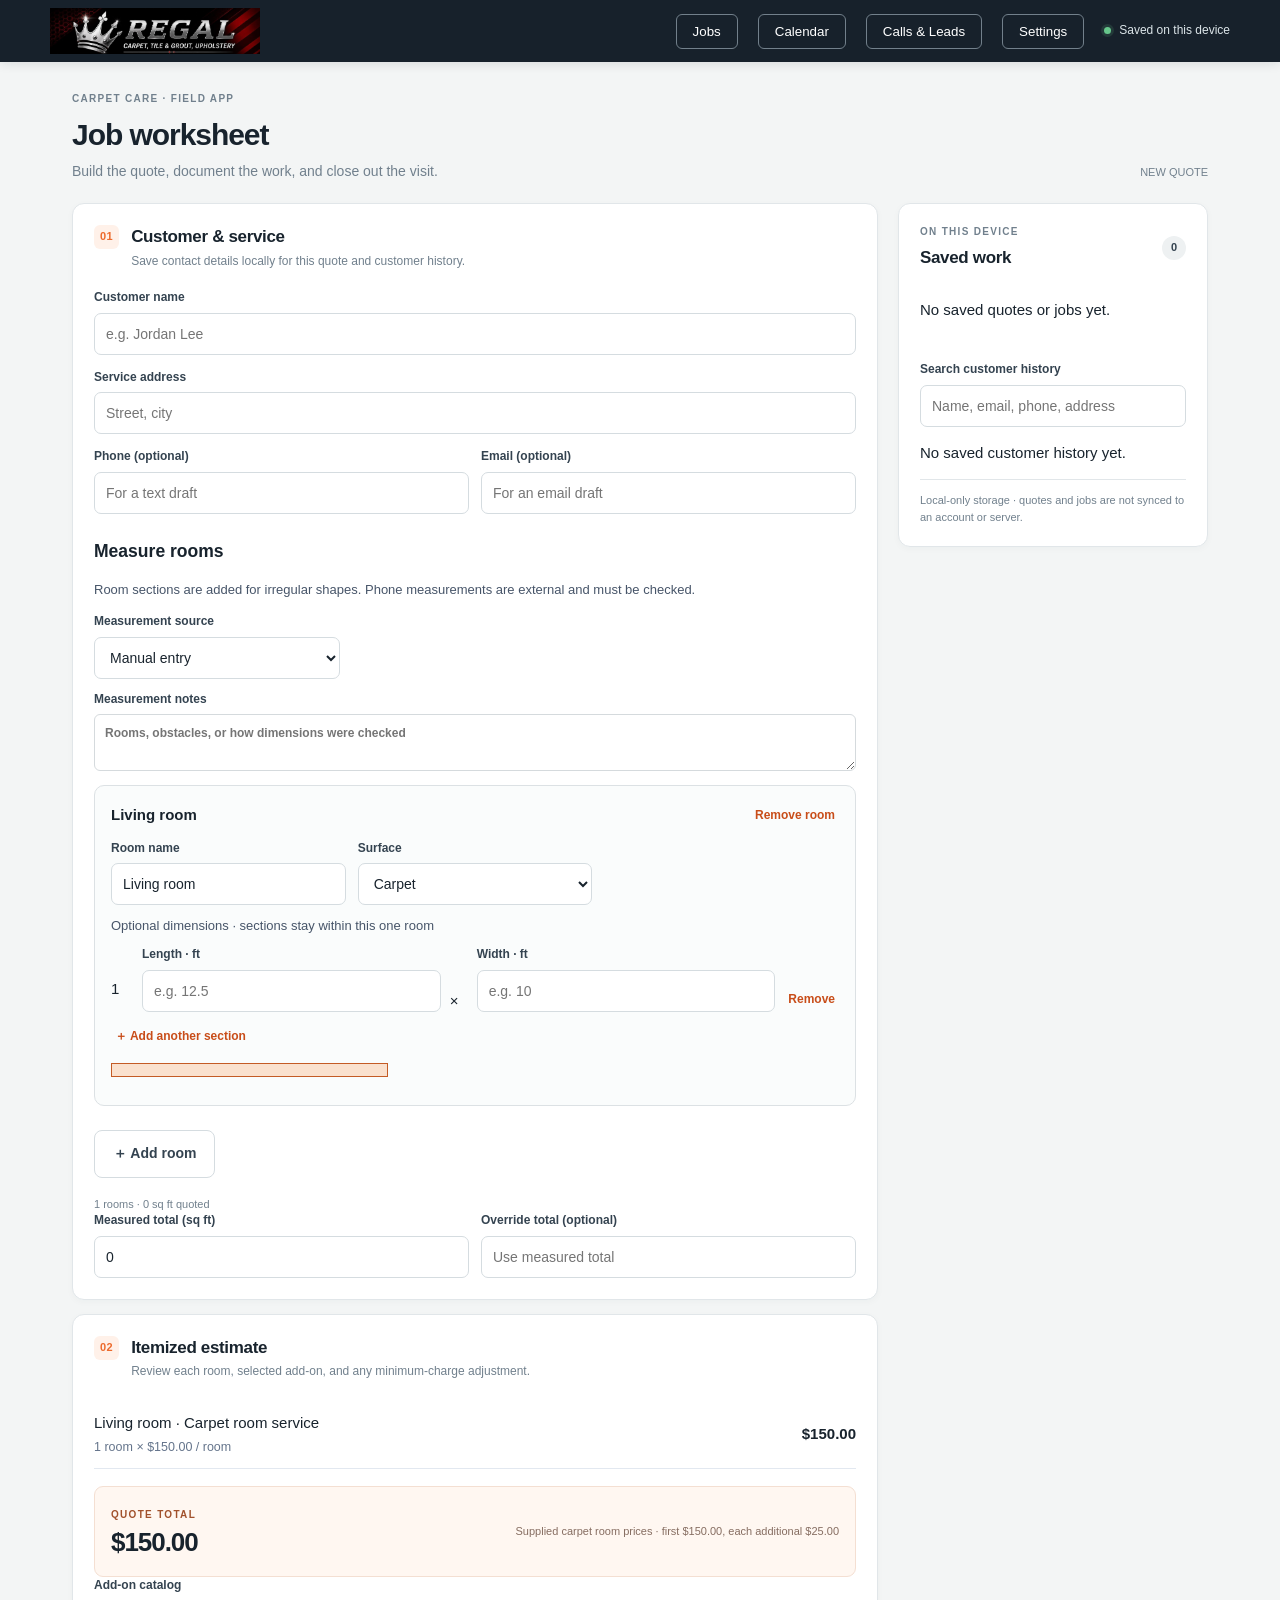
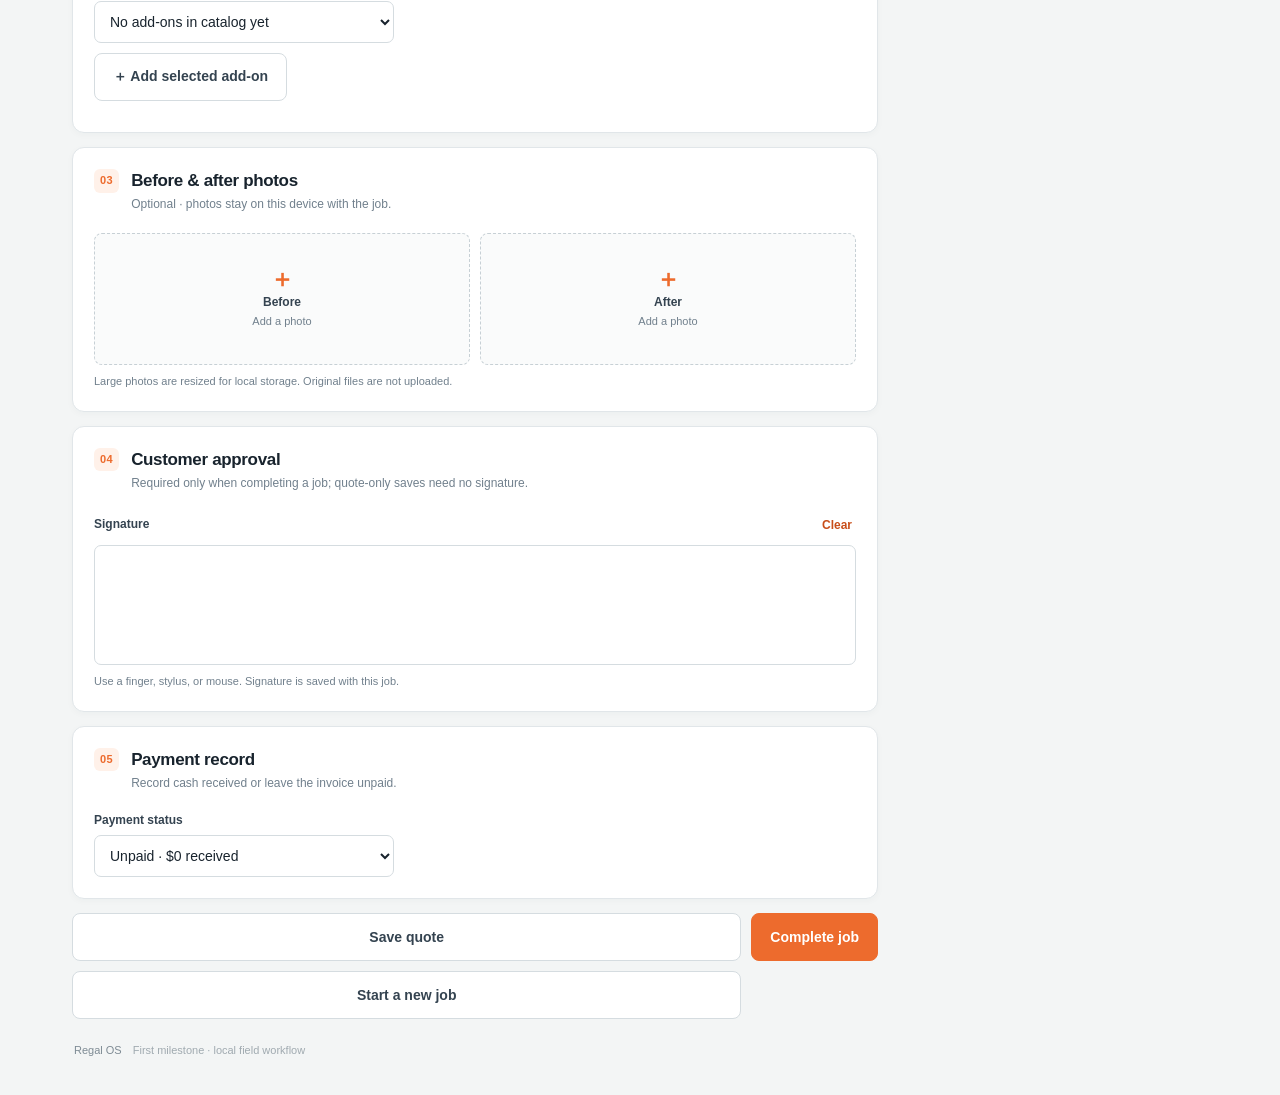
==== index.html @ fcc9b135 "Publish Regal desktop and mobile field app" ====
<!doctype html>
<html lang="en">
<head>
  <meta charset="utf-8">
  <meta name="viewport" content="width=device-width,initial-scale=1,viewport-fit=cover">
  <meta name="theme-color" content="#17212b">
  <title>Regal OS · Field job</title>
  <link rel="stylesheet" href="index.css">
  <link rel="stylesheet" href="mobile.css">
</head>
<body>
  <header class="topbar">
    <a class="brand" href="#top" aria-label="Regal OS home"><span class="regal-logo regal-logo-app" role="img" aria-label="Regal Carpet Cleaning logo"></span></a>
    <nav class="topbar-actions" aria-label="Main navigation"><button id="open-work" class="settings-open" type="button">Jobs</button><button id="open-calendar" class="settings-open" type="button">Calendar</button><button id="open-calls" class="settings-open" type="button">Calls &amp; Leads <span id="calls-due-badge" hidden></span></button><button id="open-settings" class="settings-open" type="button">Settings</button><div class="offline"><i></i> Saved on this device</div></nav>
  </header>
  <main id="top">
    <section class="intro"><div><p class="eyebrow">CARPET CARE · FIELD APP</p><h1>Job worksheet</h1><p class="muted">Build the quote, document the work, and close out the visit.</p></div><span id="job-id" class="job-id"></span></section>
    <div id="notice" class="notice" role="status" aria-live="polite"></div>
    <div class="layout">
      <div class="column">
        <section class="panel"><div class="step"><span>01</span><div><h2>Customer & service</h2><p>Save contact details locally for this quote and customer history.</p></div></div>
          <div class="fields"><label class="wide">Customer name<input id="customer" autocomplete="name" placeholder="e.g. Jordan Lee"></label><label class="wide">Service address<input id="address" autocomplete="street-address" placeholder="Street, city"></label>
            <label>Phone (optional)<input id="customer-phone" type="tel" autocomplete="tel" placeholder="For a text draft"></label><label>Email (optional)<input id="customer-email" type="email" autocomplete="email" placeholder="For an email draft"></label>
          </div>
          <div class="measurement-head"><h3>Measure rooms</h3><p>Room sections are added for irregular shapes. Phone measurements are external and must be checked.</p></div>
          <div class="fields measure-meta"><label>Measurement source<select id="measurement-source"><option value="manual">Manual entry</option><option value="tape">Tape measure</option><option value="laser">Laser measure</option><option value="phone">Phone app (external)</option></select></label><label class="wide">Measurement notes<textarea id="measurement-notes" rows="2" placeholder="Rooms, obstacles, or how dimensions were checked"></textarea></label></div>
          <div id="rooms" class="rooms-list"></div><button id="add-room" class="secondary add-row" type="button">＋ Add room</button><p id="room-total-label" class="hint"></p>
          <p id="measurement-guide" class="measure-guide" hidden></p>
          <div class="fields sqft-override"><label>Measured total (sq ft)<input id="measured-sqft" readonly value="0"></label><label>Override total (optional)<input id="sqft-override" type="number" min="0" step="0.01" inputmode="decimal" placeholder="Use measured total"></label></div>
        </section>
        <section class="panel"><div class="step"><span>02</span><div><h2>Itemized estimate</h2><p>Review each room, selected add-on, and any minimum-charge adjustment.</p></div></div>
          <div id="pricing-status" class="pricing-status"></div><div id="quote-lines" class="quote-lines"></div>
          <div class="quote"><div><span class="eyebrow">QUOTE TOTAL</span><strong id="total">—</strong></div><p id="rate-note">Set a rate to calculate</p></div>
          <label class="addon-select">Add-on catalog<select id="addon-picker"><option value="">Choose an add-on</option></select></label><button id="add-addon" class="secondary add-row" type="button">＋ Add selected add-on</button><div id="selected-addons" class="selected-addons"></div>
        </section>
        <section class="panel"><div class="step"><span>03</span><div><h2>Before & after photos</h2><p>Optional · photos stay on this device with the job.</p></div></div>
          <div class="photo-grid"><label class="photo-box"><input id="before-file" type="file" accept="image/*" capture="environment"><span class="photo-icon">＋</span><b>Before</b><span class="photo-help">Add a photo</span><img id="before-preview" alt="Before photo preview" hidden></label><label class="photo-box"><input id="after-file" type="file" accept="image/*" capture="environment"><span class="photo-icon">＋</span><b>After</b><span class="photo-help">Add a photo</span><img id="after-preview" alt="After photo preview" hidden></label></div>
          <p class="hint">Large photos are resized for local storage. Original files are not uploaded.</p>
        </section>
        <section class="panel"><div class="step"><span>04</span><div><h2>Customer approval</h2><p>Required only when completing a job; quote-only saves need no signature.</p></div></div>
          <div class="sign-head"><span>Signature</span><button id="clear-signature" class="text-button" type="button">Clear</button></div><canvas id="signature" tabindex="0" aria-label="Signature drawing area"></canvas><p class="hint">Use a finger, stylus, or mouse. Signature is saved with this job.</p>
        </section>
        <section class="panel"><div class="step"><span>05</span><div><h2>Payment record</h2><p>Record cash received or leave the invoice unpaid.</p></div></div>
          <label>Payment status<select id="payment"><option value="unpaid">Unpaid · $0 received</option><option value="cash">Paid in cash</option></select></label>
          <div id="cash-note" class="cash-note" hidden>Cash payment will be recorded as <b id="cash-amount">$157.50</b>. No card is charged.</div>
        </section>
        <section id="confirmation" class="confirm-panel" role="group" aria-labelledby="confirm-title" aria-describedby="confirm-message" aria-live="assertive" hidden>
          <div><h2 id="confirm-title">Confirm action</h2><p id="confirm-message"></p></div>
          <div class="confirm-actions"><button id="confirm-cancel" class="secondary" type="button">Cancel</button><button id="confirm-accept" class="primary" type="button">Confirm</button></div>
        </section>
        <div class="actions actions-workflow"><button id="save-quote" class="secondary" type="button">Save quote</button><button id="save-job" class="primary" type="button">Complete job</button><button id="new-job" class="secondary" type="button">Start a new job</button></div>
      </div>
      <aside class="panel saved-panel"><div class="saved-head"><div><p class="eyebrow">ON THIS DEVICE</p><h2>Saved work</h2></div><span id="job-count" class="count">0</span></div><div id="saved-jobs" class="saved-list"></div><label class="history-search">Search customer history<input id="history-search" type="search" placeholder="Name, email, phone, address"></label><div id="customer-history" class="customer-history"></div><p class="hint storage-note">Local-only storage · quotes and jobs are not synced to an account or server.</p></aside>
    </div>
    <footer>Regal OS <span>First milestone · local field workflow</span></footer>
  </main>
  <main id="calendar-page" class="settings-page" hidden>
    <section class="intro"><div><p class="eyebrow">REGAL SCHEDULE</p><h1>Appointments</h1><p class="muted">Book a visit, assign a technician, and keep the day organized.</p></div></section>
    <div id="calendar-host"></div>
  </main>
  <main id="calls-page" class="settings-page calls-page" hidden>
    <section class="intro"><div><p class="eyebrow">REGAL CUSTOMER CARE</p><h1>Calls &amp; Leads</h1><p class="muted">Log a call, find the customer, and plan your next step.</p></div></section>
    <div id="calls-host"></div>
  </main>
  <main id="settings-page" class="settings-page" hidden>
    <section class="intro"><div><p class="eyebrow">REGAL FIELD SETTINGS</p><h1>Pricing</h1><p class="muted">Set your own amounts. Nothing is charged or sent from this device.</p></div><button id="back-to-work" class="secondary" type="button">Back to job</button></section>
    <div id="settings-notice" class="notice" role="status" aria-live="polite"></div>
    <section class="panel pricing-settings"><div class="settings-heading"><div><h2>Your rate card</h2><p class="hint">The supplied carpet room prices are confirmed. Set your own square-foot, tile, upholstery, and optional service rates before using them.</p></div><span id="pricing-mode-badge" class="pricing-badge"></span></div>
      <label class="carpet-model-field">Carpet pricing model<select id="carpet-pricing-model"><option value="room">Per room package</option><option value="sqft">Per square foot</option></select></label>
      <div id="carpet-room-rates" class="fields carpet-room-rates"><label>First carpet room<input id="carpet-first-room-rate" type="number" min="0" step="0.01"></label><label>Each additional carpet room<input id="carpet-additional-room-rate" type="number" min="0" step="0.01"></label></div>
      <p id="carpet-pricing-help" class="hint">Supplied room prices: $150 for the first carpet room and $25 for each additional room. No size limit; halls and stairs have no separate surcharge. Rectangle sections remain part of one room.</p>
      <div class="pricing-grid"><span></span><b>Standard</b><b>Deep clean</b><b>Premium protect</b>
        <b class="carpet-sqft-field">Carpet · per sq ft</b><input class="carpet-sqft-field" data-rate-surface="carpet" data-rate-tier="standard" type="number" min="0" step="0.01"><input class="carpet-sqft-field" data-rate-surface="carpet" data-rate-tier="deep" type="number" min="0" step="0.01"><input class="carpet-sqft-field" data-rate-surface="carpet" data-rate-tier="premium" type="number" min="0" step="0.01">
        <b>Tile · per sq ft</b><input data-rate-surface="tile" data-rate-tier="standard" type="number" min="0" step="0.01"><input data-rate-surface="tile" data-rate-tier="deep" type="number" min="0" step="0.01"><input data-rate-surface="tile" data-rate-tier="premium" type="number" min="0" step="0.01">
        <b>Upholstery · per item</b><input data-rate-surface="upholstery" data-rate-tier="standard" type="number" min="0" step="0.01"><input data-rate-surface="upholstery" data-rate-tier="deep" type="number" min="0" step="0.01"><input data-rate-surface="upholstery" data-rate-tier="premium" type="number" min="0" step="0.01">
      </div>
      <label class="minimum-field">Minimum service charge<input id="minimum-charge" type="number" min="0" step="0.01" value="0"></label>
      <label class="confirm-rate-label"><input id="confirm-prices" type="checkbox"> I have reviewed these as Regal's prices. Otherwise keep demonstration labels.</label>
      <button id="save-pricing" class="primary" type="button">Save rate card</button>
    </section>
    <section class="panel pricing-settings"><h2>Optional add-on catalog</h2><p class="hint">Add only services you choose to offer. No add-on or fee is selected or charged by default.</p>
      <div id="addon-catalog" class="addon-catalog"></div>
      <div class="addon-editor"><label>Add-on name<input id="addon-name" maxlength="80" placeholder="e.g. Fabric protector"></label><label>Price<input id="addon-rate" type="number" min="0" step="0.01" placeholder="Enter your amount"></label><label>Charge unit<select id="addon-unit"><option value="job">Per job</option><option value="stair">Per stair / step</option><option value="room">Per room</option><option value="item">Per item / seat</option><option value="sqft">Per sq ft</option><option value="hour">Per hour</option></select></label><button id="save-addon" class="secondary" type="button">Add to catalog</button></div>
    </section>
    <section class="panel pricing-settings"><h2>Pricing ideas to consider</h2><p class="hint">These published examples are from other companies and are not Regal prices or local recommendations. Review them as categories only; enter and confirm your own policy.</p>
      <ul class="pricing-ideas"><li>Stairs or steps, landings, halls, and oversized rooms</li><li>Fabric protector, odor treatment, or specialty spot treatment</li><li>Heavy furniture handling (state what routine light moving includes)</li><li>Upper-floor equipment/setup where access changes the work</li><li>Upholstery by seat or piece; minimum service charge</li></ul>
      <p class="hint">Examples: <a href="https://www.stanleysteemer.com/faqs" target="_blank" rel="noopener">Stanley Steemer FAQ</a>, <a href="https://www.zerorez.com/pricing" target="_blank" rel="noopener">Zerorez pricing</a>, <a href="https://mycarpetcleaning.us/pricing" target="_blank" rel="noopener">My Carpet Cleaning pricing</a>.</p>
    </section>
    <section class="panel measure-help"><h2>Measurement tools</h2><p><b>iPhone:</b> Apple Measure can help check individual dimensions. RoomPlan needs a compatible app/device and is not integrated here. Check large or important areas manually.</p><p><b>Android:</b> camera measurement support depends on device and app; it is not verified or integrated here. Enter measurements from a tool you trust.</p><p class="hint">This app does not scan rooms or measure from the camera. Choose the measurement source and write notes on the job.</p></section>
  </main>
  <section id="receipt-view" class="receipt-overlay" role="dialog" aria-modal="true" aria-labelledby="receipt-heading" aria-describedby="receipt-subtitle" hidden>
    <div class="receipt-toolbar"><button id="receipt-close" class="secondary" type="button">Back to jobs</button><button id="receipt-print" class="primary" type="button">Print / Save PDF</button><button id="receipt-share" class="secondary" type="button">Copy message</button></div>
    <div class="receipt-toolbar"><a id="receipt-email">Open email draft</a><a id="receipt-sms">Open text draft</a><span id="share-status" role="status"></span></div>
    <article class="receipt-paper">
      <header class="receipt-header"><div><span class="regal-logo regal-logo-receipt" role="img" aria-label="Regal Carpet Cleaning logo"></span><p class="regal-contact">(772) 778-8480 · Vero Beach, FL</p></div><span id="receipt-status" class="receipt-status"></span></header>
      <p class="receipt-preview">Preview · demonstration rates</p>
      <h1 id="receipt-heading">Receipt</h1>
      <p id="receipt-subtitle" class="receipt-subtitle"></p>
      <div class="receipt-meta"><div><span>Job number</span><b id="receipt-job-number"></b></div><div><span>Date</span><b id="receipt-date"></b></div></div>
      <section class="receipt-customer"><h2>Customer</h2><p id="receipt-customer-name"></p><p id="receipt-address"></p></section>
      <table class="receipt-lines"><thead><tr><th>Service</th><th>Area</th><th>Rate</th><th class="amount">Amount</th></tr></thead><tbody><tr><td id="receipt-service"></td><td id="receipt-area"></td><td id="receipt-rate"></td><td id="receipt-total" class="amount"></td></tr></tbody></table>
      <dl class="receipt-totals"><div><dt>Service total</dt><dd id="receipt-service-total"></dd></div><div><dt>Amount received</dt><dd id="receipt-received"></dd></div><div class="balance"><dt>Balance due</dt><dd id="receipt-balance"></dd></div></dl>
      <section id="receipt-signature-block" class="receipt-signature" hidden><h2>Customer approval</h2><img id="receipt-signature" alt="Customer signature"><span>Customer signature on file</span></section>
      <p class="receipt-footnote">Thank you for choosing Regal Carpet Cleaning.</p>
    </article>
  </section>
  <script src="pricing.js"></script>
  <script src="customer-tools.js"></script>
  <script src="calls.js"></script>
  <script src="calendar.js"></script>
  <script src="app.js"></script>
  <script src="mobile.js"></script>
</body>
</html>
---- index.css ----
:root {
  color-scheme: light;
  --ink: #18232d;
  --slate: #344350;
  --muted: #71808d;
  --line: #e1e6e9;
  --paper: #fff;
  --wash: #f3f5f5;
  --orange: #ed6b2d;
  --orange-dark: #c84d19;
  --green: #24734e;
  --radius: 12px;
}

* { box-sizing: border-box; }
body {
  margin: 0;
  background: var(--wash);
  color: var(--ink);
  font-family: Inter, -apple-system, BlinkMacSystemFont, "Segoe UI", sans-serif;
  font-size: 15px;
  line-height: 1.45;
}
.topbar {
  height: 62px;
  background: #17212b;
  color: white;
  display: flex;
  align-items: center;
  justify-content: space-between;
  padding: 0 max(22px, calc((100vw - 1180px) / 2));
  position: sticky;
  top: 0;
  z-index: 4;
  box-shadow: 0 2px 10px #14212b1c;
}
.brand { display: flex; align-items: center; gap: 10px; color: #fff; text-decoration: none; font-size: 13px; letter-spacing: .1em; font-weight: 700; }
.brand b { color: #aab6bf; }
.brand-mark { width: 29px; height: 29px; background: var(--orange); display: grid; place-items: center; border-radius: 8px; font-family: Georgia, serif; font-size: 18px; }
.offline { font-size: 12px; color: #dce5e9; display: flex; align-items: center; gap: 8px; }
.offline i { display: block; width: 7px; height: 7px; border-radius: 50%; background: #66c68b; box-shadow: 0 0 0 3px #66c68b25; }
main { max-width: 1180px; margin: 0 auto; padding: 30px 22px 36px; }
.intro { display: flex; align-items: flex-end; justify-content: space-between; margin: 0 0 22px; }
.eyebrow { font-size: 10px; letter-spacing: .13em; font-weight: 750; color: var(--muted); margin: 0 0 6px; }
.intro h1 { font-size: 30px; letter-spacing: -.035em; margin: 0; font-weight: 720; }
.muted { color: var(--muted); margin: 5px 0 0; font-size: 14px; }
.job-id { font-size: 11px; color: var(--muted); font-variant-numeric: tabular-nums; }
.layout { display: grid; grid-template-columns: minmax(0, 1fr) 310px; gap: 20px; align-items: start; }
.column { display: grid; gap: 14px; }
.panel { background: var(--paper); border: 1px solid var(--line); border-radius: var(--radius); padding: 21px; box-shadow: 0 2px 7px #27343b08; }
.step { display: flex; gap: 12px; align-items: flex-start; margin-bottom: 19px; }
.step > span { font-size: 11px; font-weight: 750; color: var(--orange); background: #fff1e9; border-radius: 6px; padding: 4px 6px; letter-spacing: .04em; }
.step h2, .saved-head h2 { margin: 0; font-size: 17px; letter-spacing: -.02em; }
.step p { margin: 3px 0 0; color: var(--muted); font-size: 12px; }
.fields { display: grid; grid-template-columns: 1fr 1fr; gap: 14px 12px; }
.fields .wide { grid-column: 1 / -1; }
label { display: flex; flex-direction: column; gap: 6px; font-size: 12px; font-weight: 650; color: var(--slate); }
input, select { min-width: 0; width: 100%; height: 42px; border: 1px solid #d5dce0; border-radius: 7px; background: white; padding: 0 11px; color: var(--ink); font-family: inherit; font-size: 14px; font-weight: 500; outline: none; }
input:focus, select:focus, button:focus-visible { border-color: var(--orange); box-shadow: 0 0 0 3px #ed6b2d24; outline: none; }
.quote { margin-top: 17px; padding: 15px 16px; background: #fff7f1; border: 1px solid #f4dfd2; border-radius: 9px; display: flex; align-items: center; justify-content: space-between; gap: 8px; }
.quote strong { display: block; font-size: 26px; letter-spacing: -.04em; font-variant-numeric: tabular-nums; }
.quote .eyebrow { color: #a1512c; }
.quote p { font-size: 11px; color: #866d61; margin: 0; text-align: right; }
.photo-grid { display: grid; grid-template-columns: 1fr 1fr; gap: 10px; }
.photo-box { height: 132px; border: 1px dashed #c7d0d5; border-radius: 8px; background: #fafbfb; position: relative; display: flex; flex-direction: column; align-items: center; justify-content: center; gap: 3px; overflow: hidden; color: var(--slate); cursor: pointer; }
.photo-box input { position: absolute; inset: 0; width: 100%; height: 100%; opacity: 0; cursor: pointer; z-index: 2; }
.photo-icon { font-size: 24px; line-height: 1; color: var(--orange); }
.photo-box b { font-size: 12px; }
.photo-help, .hint { font-size: 11px; color: var(--muted); font-weight: 450; }
.photo-box img { position: absolute; inset: 0; width: 100%; height: 100%; object-fit: cover; z-index: 1; }
.photo-box.has-image b { position: absolute; bottom: 8px; left: 8px; background: #17212bd9; color: #fff; border-radius: 4px; padding: 3px 7px; z-index: 2; }
.hint { margin: 9px 0 0; }
.sign-head { display: flex; justify-content: space-between; align-items: center; font-size: 12px; font-weight: 650; color: var(--slate); margin-bottom: 7px; }
.text-button { border: 0; background: none; color: var(--orange-dark); font-family: inherit; font-size: 12px; font-weight: 650; padding: 6px 4px; cursor: pointer; }
canvas { display: block; width: 100%; height: 120px; border: 1px solid #d5dce0; border-radius: 7px; background: #fff; touch-action: none; }
.panel > label { max-width: 300px; }
.cash-note { margin-top: 12px; background: #f0f7f2; border-radius: 7px; padding: 10px 12px; font-size: 12px; color: #315c43; }
.actions { display: grid; grid-template-columns: 1fr auto; gap: 10px; }
.primary, .secondary { min-height: 48px; border-radius: 8px; padding: 0 18px; font-size: 14px; font-weight: 700; cursor: pointer; transition: background .15s, transform .15s; }
.primary { border: 1px solid var(--orange); background: var(--orange); color: white; }
.primary:hover { background: var(--orange-dark); border-color: var(--orange-dark); }
.secondary { border: 1px solid #d5dce0; background: white; color: var(--slate); }
.secondary:hover { background: #f8f9f9; }
.primary:active, .secondary:active { transform: translateY(1px); }
.saved-panel { position: sticky; top: 80px; }
.saved-head { display: flex; justify-content: space-between; align-items: center; margin-bottom: 14px; }
.count { background: #eef1f2; padding: 4px 9px; border-radius: 12px; font-size: 11px; font-weight: 700; color: var(--slate); }
.saved-list { display: grid; gap: 8px; }
.empty { padding: 16px 10px; border: 1px dashed var(--line); border-radius: 8px; color: var(--muted); font-size: 12px; text-align: center; }
.saved-job { width: 100%; text-align: left; border: 1px solid var(--line); background: #fff; border-radius: 8px; padding: 11px; cursor: pointer; color: var(--ink); }
.saved-job:hover { border-color: #efa780; background: #fffaf7; }
.saved-job-top { display: flex; justify-content: space-between; gap: 8px; font-weight: 700; font-size: 12px; }
.saved-job small { display: block; margin-top: 5px; color: var(--muted); font-size: 11px; }
.status { font-size: 10px; color: var(--green); font-weight: 700; }
.storage-note { border-top: 1px solid var(--line); padding-top: 12px; margin-top: 16px; line-height: 1.5; }
.notice { display: none; margin: 0 0 13px; border-radius: 8px; padding: 11px 13px; font-size: 13px; }
.notice.show { display: block; }
.notice.success { background: #edf7f0; color: #24593b; border: 1px solid #d4eadb; }
.notice.error { background: #fff0eb; color: #8e3514; border: 1px solid #f3d1c2; }
.confirm-panel { display: flex; align-items: center; justify-content: space-between; gap: 14px; background: #fff8f2; border: 1px solid #f1c7ad; border-radius: 10px; padding: 15px 17px; }
.confirm-panel[hidden] { display: none; }
.confirm-panel h2 { font-size: 14px; margin: 0; }
.confirm-panel p { font-size: 12px; color: var(--slate); margin: 4px 0 0; }
.confirm-actions { display: flex; gap: 8px; flex-shrink: 0; }
.confirm-actions button { min-height: 40px; }
footer { padding: 24px 2px 0; color: #7e8b94; font-size: 11px; }
footer span { margin-left: 8px; color: #a0aab0; }

@media (max-width: 800px) {
  main { padding: 23px 15px 32px; }
  .layout { grid-template-columns: 1fr; }
  .saved-panel { position: static; grid-row: 2; }
  .intro h1 { font-size: 26px; }
}
@media (max-width: 460px) {
  .topbar { height: 56px; padding: 0 15px; }
  .offline { font-size: 11px; }
  main { padding: 20px 12px 28px; }
  .panel { padding: 17px; }
  .fields { grid-template-columns: 1fr; }
  .fields .wide { grid-column: auto; }
  .quote { align-items: flex-start; flex-direction: column; }
  .quote p { text-align: left; }
  .photo-box { height: 118px; }
  .actions { grid-template-columns: 1fr; }
  .secondary { min-height: 42px; }
  .confirm-panel { align-items: stretch; flex-direction: column; }
  .confirm-actions { justify-content: flex-end; }
}

main#top { scroll-margin-top: 76px; }

.saved-job-card { display: grid; gap: 7px; }
.saved-job { width: 100%; text-align: left; border: 1px solid var(--line); background: #fff; border-radius: 8px; padding: 11px; cursor: pointer; color: var(--ink); }
.saved-job:hover { border-color: #efa780; background: #fffaf7; }
.saved-job-top { display: flex; justify-content: space-between; gap: 8px; font-weight: 700; font-size: 12px; }
.saved-job small { display: block; margin-top: 5px; color: var(--muted); font-size: 11px; }
.receipt-open { justify-self: end; border: 0; color: var(--orange-dark); background: transparent; font-family: inherit; font-size: 12px; font-weight: 650; padding: 3px 2px; cursor: pointer; }
.receipt-open:hover { text-decoration: underline; }
.receipt-overlay { position: fixed; inset: 0; z-index: 20; overflow: auto; background: #e9edef; padding: 20px; }
.receipt-overlay[hidden] { display: none; }
.receipt-toolbar { width: min(100%, 760px); margin: 0 auto 12px; display: flex; justify-content: space-between; gap: 12px; }
.receipt-paper { width: min(100%, 760px); min-height: 800px; margin: 0 auto; background: #fff; padding: 52px 58px; box-shadow: 0 8px 34px #1b2c3a20; color: #18232d; }
.receipt-header { display: flex; align-items: flex-start; justify-content: space-between; gap: 20px; border-bottom: 2px solid #18232d; padding-bottom: 19px; }
.receipt-wordmark { display: grid; gap: 1px; }
.receipt-wordmark strong { font-family: Georgia, serif; font-size: 27px; letter-spacing: .08em; }
.receipt-wordmark span { font-size: 10px; letter-spacing: .18em; font-weight: 700; color: #586772; }
.receipt-status { font-size: 10px; letter-spacing: .1em; font-weight: 750; border: 1px solid #a9b5bb; border-radius: 4px; padding: 6px 9px; color: #344350; }
.receipt-status.paid { color: #216746; border-color: #9dc8ad; background: #f0f8f2; }
.receipt-preview { margin: 23px 0 5px; color: #a14c23; font-weight: 700; letter-spacing: .04em; font-size: 10px; text-transform: uppercase; }
.receipt-paper h1 { margin: 0; font-size: 30px; letter-spacing: -.035em; }
.receipt-subtitle { margin: 5px 0 24px; color: #6e7d87; font-size: 13px; }
.receipt-meta { display: grid; grid-template-columns: 1fr 1fr; gap: 15px; padding: 15px 0; border-top: 1px solid #e1e6e9; border-bottom: 1px solid #e1e6e9; }
.receipt-meta div { display: grid; gap: 4px; }
.receipt-meta span, .receipt-customer h2, .receipt-signature h2 { color: #75828a; font-size: 10px; text-transform: uppercase; letter-spacing: .1em; font-weight: 750; }
.receipt-meta b { font-size: 13px; font-variant-numeric: tabular-nums; }
.receipt-customer { padding: 19px 0 23px; }
.receipt-customer h2, .receipt-signature h2 { margin: 0 0 7px; }
.receipt-customer p { margin: 2px 0; font-size: 13px; }
.receipt-lines { border-collapse: collapse; width: 100%; font-size: 12px; }
.receipt-lines th { background: #f3f5f5; color: #52616a; text-align: left; padding: 10px 8px; font-size: 10px; text-transform: uppercase; letter-spacing: .05em; }
.receipt-lines td { padding: 13px 8px; border-bottom: 1px solid #e1e6e9; vertical-align: top; }
.receipt-lines .amount { text-align: right; white-space: nowrap; }
.receipt-totals { width: min(100%, 300px); margin: 17px 0 0 auto; }
.receipt-totals div { display: flex; justify-content: space-between; gap: 20px; padding: 5px 0; font-size: 12px; }
.receipt-totals dt { color: #586772; }
.receipt-totals dd { margin: 0; font-variant-numeric: tabular-nums; }
.receipt-totals .balance { border-top: 1px solid #bbc4c9; margin-top: 7px; padding-top: 11px; font-size: 15px; font-weight: 750; }
.receipt-totals .balance dt { color: #18232d; }
.receipt-signature { margin-top: 42px; padding-top: 14px; border-top: 1px solid #e1e6e9; display: grid; gap: 7px; width: 250px; }
.receipt-signature[hidden] { display: none; }
.receipt-signature img { width: 100%; height: 72px; object-fit: contain; object-position: left center; }
.receipt-signature span { border-top: 1px solid #aeb9bf; padding-top: 5px; color: #76838b; font-size: 10px; }
.receipt-footnote { margin-top: 44px; border-top: 1px solid #e1e6e9; padding-top: 11px; color: #75828a; font-size: 10px; line-height: 1.5; }
@media (max-width: 560px) {
  .receipt-overlay { padding: 10px; }
  .receipt-paper { padding: 27px 21px; min-height: 0; }
  .receipt-paper h1 { font-size: 25px; }
  .receipt-lines { font-size: 11px; }
  .receipt-lines th, .receipt-lines td { padding-left: 5px; padding-right: 5px; }
}
@media print {
  @page { size: letter; margin: .55in; }
  body { background: white !important; }
  body > *:not(#receipt-view) { display: none !important; }
  #receipt-view:not([hidden]) { display: block !important; position: static; overflow: visible; padding: 0; background: white; }
  .receipt-toolbar { display: none !important; }
  .receipt-paper { width: 100%; min-height: 0; margin: 0; padding: 0; box-shadow: none; }
  .receipt-preview { print-color-adjust: exact; -webkit-print-color-adjust: exact; }
}
.regal-logo{display:block;background-color:#080808;background-image:url("[data-uri]");background-repeat:no-repeat;background-size:100% auto;aspect-ratio:1254/280;overflow:hidden;print-color-adjust:exact;-webkit-print-color-adjust:exact}.regal-logo-app{width:210px}.regal-logo-receipt{width:280px;max-width:100%}.regal-contact{font-size:12px;color:#475569;margin:8px 0 0}@media(max-width:480px){.regal-logo-app{width:170px}.receipt-header{gap:12px;flex-wrap:wrap}.regal-logo-receipt{width:240px}}
.room-card{border:1px solid #dce1e4;border-radius:10px;padding:16px;margin:14px 0;background:#fafcfc}.room-heading,.selected-addon,.addon-catalog-row,.settings-heading{display:flex;justify-content:space-between;align-items:center;gap:12px}.room-fields,.measure-meta,.addon-editor{display:grid;grid-template-columns:repeat(3,minmax(0,1fr));gap:12px;margin:12px 0}.section-dimensions{display:grid;grid-template-columns:22px 1fr 18px 1fr auto;gap:9px;align-items:end;margin:10px 0}.section-index{padding-bottom:12px}.sections-title,.measurement-head p,.measure-guide{font-size:13px;color:#475569}.room-sketch{display:flex;gap:8px;align-items:center;margin:12px 0}.sketch-rect{display:block;background:#f9731633;border:1px solid #c45b25}.quote-line{display:flex;align-items:center;justify-content:space-between;border-bottom:1px solid #e2e8f0;padding:12px 0;gap:10px}.quote-line small{display:block;color:#64748b;margin-top:4px}.pricing-status{padding:10px;color:#a53617;background:#fff0e9}.selected-addon{padding:10px 0}.selected-addon input{width:90px}.settings-page{max-width:1100px;margin:auto;padding:24px}.pricing-grid{display:grid;grid-template-columns:1.7fr repeat(3,1fr);gap:10px;align-items:center;margin:20px 0}.minimum-field{max-width:260px;margin:20px 0}.confirm-rate-label{display:flex;gap:10px;align-items:center;margin:20px 0}.confirm-rate-label input{width:20px;min-height:20px}.topbar-actions{display:flex;gap:20px;align-items:center}.settings-open{background:transparent;color:white;border:1px solid #72808b;padding:9px 16px;border-radius:6px;cursor:pointer}.pricing-settings{margin-bottom:20px}.addon-editor{grid-template-columns:2fr 1fr 1fr auto}.addon-catalog-row{padding:10px;border-bottom:1px solid #e2e8f0}.history-search{margin:25px 0 15px}.customer-history-group{padding:10px 0;border-bottom:1px solid #ddd}.customer-history-group h3{font-size:15px}.customer-history-jobs{padding:0;list-style:none}.customer-history-job{padding:10px 0}.customer-history-job-title,.customer-history-job-meta{display:block;font-size:12px;margin-bottom:5px}.customer-history-photo{width:55px;height:40px;object-fit:cover;margin:5px}.customer-history-open{padding:8px;font-size:12px;border:1px solid #ccc;border-radius:5px;background:white;cursor:pointer}.receipt-toolbar{flex-wrap:wrap;gap:10px}.receipt-toolbar a{font-size:13px;color:#1e40af;cursor:pointer}.receipt-toolbar [role=status]{font-size:12px;color:#475569}textarea{width:100%;padding:10px;border:1px solid #d5dadd;border-radius:6px;font:inherit}.add-row{margin:10px 0}main[hidden]{display:none!important}.actions-workflow{flex-wrap:wrap}.actions-workflow button{flex:1}.pricing-ideas{font-size:14px;line-height:1.7}.measurement-head{margin-top:25px}.saved-job b,.saved-job small{display:block}
@media(max-width:650px){.room-fields,.measure-meta,.addon-editor{grid-template-columns:1fr}.pricing-grid{grid-template-columns:1.4fr repeat(3,minmax(55px,1fr));gap:5px;font-size:11px}.pricing-grid input{padding:8px;min-width:0}.section-dimensions{grid-template-columns:1fr 1fr}.section-index,.multiply{display:none}.section-dimensions button{grid-column:span 2}.settings-page{padding:12px}.topbar-actions{gap:8px}.topbar .offline{display:none}.regal-logo-app{width:160px}.actions-workflow{display:flex;flex-direction:column}.receipt-toolbar button{font-size:12px}.room-card{padding:12px}}
[hidden]{display:none!important}
.calls-layout{display:grid;grid-template-columns:minmax(280px,1fr) minmax(300px,1.2fr);gap:24px;align-items:start}.calls-form,.calls-list-pane{background:#fff;border:1px solid #e0e5e8;padding:22px;border-radius:12px}.calls-field{display:block;margin:12px 0}.calls-field>span{display:block;margin-bottom:6px}.calls-field input,.calls-field select,.calls-field textarea{width:100%}.calls-field textarea{min-height:100px}.calls-form-actions,.lead-card{display:flex;gap:10px;flex-wrap:wrap}.lead-card{display:block;padding:18px 0;border-bottom:1px solid #e0e5e8}.lead-card h3{margin:0 0 6px}.lead-card p{font-size:14px;margin:7px 0}.lead-card button,.calls-form button,.calls-match button{padding:10px 14px;border:1px solid #ccd4da;background:white;border-radius:6px;cursor:pointer;margin:5px 7px 5px 0;font:inherit;font-size:13px;min-height:42px}.calls-form button[type=submit]{background:#c34d10;color:white;border-color:#c34d10}.callbacks-summary{padding:16px;border:1px solid #e7c8ab;background:#fff5e9;border-radius:8px;margin:15px 0 20px;font-weight:600}.calls-local-note,.lead-meta{font-size:13px;color:#64748b}.calls-list-controls{display:flex;gap:10px;flex-wrap:wrap}.calls-list-controls input,.calls-list-controls select{flex:1;min-width:150px}.callback-badge{font-weight:600;padding:8px;border-radius:5px}.callback-overdue{color:#9a2215;background:#fff0ec}.callback-upcoming{color:#285d81;background:#edf6fc}.callback-completed{color:#276347;background:#e9f5ed}.calls-match{border:1px solid #bfd3df;background:#f4f9fc;padding:12px;margin:12px 0;border-radius:8px}.calls-match p{font-size:13px}.calls-form-message{color:#93471f;min-height:20px}.lead-notes{white-space:pre-wrap;overflow-wrap:anywhere}#calls-due-badge{background:#fff1db;color:#8b300c;border-radius:8px;padding:2px 5px;font-size:11px}.calls-list{max-height:950px;overflow:auto}.calls-matches{max-height:350px;overflow:auto}.calls-page .intro{margin-bottom:10px}
@media(max-width:700px){.calls-layout{grid-template-columns:1fr}.calls-form,.calls-list-pane{padding:16px}.topbar{flex-wrap:wrap;gap:7px}.topbar-actions{width:100%;justify-content:space-between}.topbar-actions .settings-open{padding:8px 10px;font-size:12px}.topbar .regal-logo-app{width:160px}.calls-page{padding-top:16px}main#top{scroll-margin-top:125px}.calls-list{max-height:none}.calls-page h1{font-size:26px}}
.calendar-layout{max-width:1200px;margin:auto}.calendar-timezone{color:#64748b;max-width:850px;line-height:1.5}.calendar-main{display:grid;grid-template-columns:1.25fr 1fr;gap:24px;align-items:start}.calendar-month,.calendar-agenda,.calendar-form{background:white;border:1px solid #dbe3ed;border-radius:16px;padding:20px}.calendar-toolbar{display:flex;align-items:center;gap:8px;flex-wrap:wrap;margin-bottom:16px}.calendar-toolbar h3{flex:1;text-align:center;margin:0}.calendar-toolbar button,.calendar-actions button,.appointment-card button,.calendar-inline-confirm button,.calendar-conflict-confirm button{padding:10px 14px;border:1px solid #cbd5e1;border-radius:8px;cursor:pointer}.calendar-grid{display:grid;grid-template-columns:repeat(7,minmax(0,1fr));gap:4px}.calendar-weekday{text-align:center;font-size:12px;font-weight:700;color:#64748b;padding:8px 0}.calendar-day{min-height:74px;padding:8px 4px;background:#f8fafc;border:1px solid #e2e8f0;border-radius:8px;text-align:left;cursor:pointer;min-width:0}.calendar-day.selected{background:#e9eaff;border:2px solid #5145a0}.calendar-day.today .calendar-day-number{font-weight:800;color:#5145a0}.calendar-day.outside-month{opacity:.45}.calendar-day-count{display:block;font-size:10px;line-height:1.2;margin-top:8px;color:#5145a0;overflow-wrap:anywhere}.calendar-agenda{grid-column:1}.calendar-form{grid-column:2;grid-row:1 / span 2;display:grid;grid-template-columns:1fr 1fr;gap:14px}.calendar-form h3,.calendar-form .calendar-notes,.calendar-actions,.calendar-message,.calendar-inline-confirm,.calendar-conflict-confirm{grid-column:1 / -1}.calendar-field{display:flex;flex-direction:column;gap:6px;font-size:13px;font-weight:600;min-width:0}.calendar-field input,.calendar-field select,.calendar-field textarea{width:100%;box-sizing:border-box;padding:11px;border:1px solid #cbd5e1;border-radius:8px;font:inherit;background:#fff;min-width:0}.calendar-actions{display:flex;gap:8px;flex-wrap:wrap}.calendar-message{margin:0;color:#5145a0}.calendar-inline-confirm,.calendar-conflict-confirm{background:#fff4d8;border:1px solid #e8c66a;padding:14px;border-radius:10px}.appointment-card{padding:16px 0;border-bottom:1px solid #e2e8f0}.appointment-card h4{margin:0 0 8px}.appointment-card p{margin:6px 0;overflow-wrap:anywhere}.appointment-time{font-weight:700;color:#5145a0}.appointment-card button{margin:8px 6px 0 0}.calendar-empty{color:#64748b}@media(max-width:800px){.calendar-main{grid-template-columns:1fr}.calendar-form{grid-column:1;grid-row:auto}.calendar-agenda{grid-row:2}.calendar-day{min-height:60px}.calendar-month,.calendar-agenda,.calendar-form{padding:14px}.calendar-toolbar h3{order:-1;flex-basis:100%;margin-bottom:8px}}@media(max-width:400px){.calendar-form{grid-template-columns:1fr}.calendar-day-count{font-size:9px}.topbar-actions{flex-wrap:wrap;gap:6px}}
.calendar-scheduling-settings{padding:18px;margin:20px 0;background:#fff;border:1px solid #dbe3ed;border-radius:12px}.calendar-scheduling-settings summary{cursor:pointer;font-weight:700}.calendar-scheduling-settings p{line-height:1.5;color:#64748b}.calendar-settings-fields{display:grid;grid-template-columns:repeat(3,minmax(0,1fr));gap:14px;margin:16px 0}.calendar-scheduling-settings button,.calendar-estimate-actions button{padding:10px 14px;border:1px solid #cbd5e1;border-radius:8px;cursor:pointer}.calendar-estimate-actions,.calendar-estimate-message{grid-column:1 / -1}.calendar-estimate-actions{display:flex;gap:8px;flex-wrap:wrap}.calendar-estimate-message{margin:0;line-height:1.5;color:#475569}.calendar-travel-warning{background:#fff4d8;padding:10px;border-radius:8px;color:#714c00}.calendar-travel-note,.calendar-manual-travel{font-size:13px;color:#64748b}.appointment-card a{display:inline-block;margin:8px 12px 8px 0;color:#234f83;font-weight:700;overflow-wrap:anywhere}@media(max-width:700px){.calendar-settings-fields{grid-template-columns:1fr}}
@media(max-width:700px){.topbar{height:auto;min-height:62px;padding-top:8px;padding-bottom:8px;row-gap:8px;flex-wrap:wrap}.topbar-actions{flex-wrap:wrap;width:100%;gap:6px}}
---- mobile.css ----
body.mobile-mode{min-height:100vh;margin:0;padding:0 0 calc(76px + env(safe-area-inset-bottom));background:#f5f7f8;color:#17212b;font-family:Inter,ui-sans-serif,system-ui,-apple-system,BlinkMacSystemFont,"Segoe UI",sans-serif}
body.mobile-mode .topbar{display:none!important}
body.mobile-mode>main{width:min(100%,480px);min-height:calc(100vh - 140px);margin:0 auto;padding:16px 16px 26px;box-sizing:border-box}
.mobile-header{position:sticky;top:0;z-index:50;display:flex;align-items:center;justify-content:space-between;gap:16px;width:min(100%,480px);min-height:62px;margin:0 auto;padding:calc(8px + env(safe-area-inset-top)) 18px 9px;box-sizing:border-box;background:#17212b;color:#fff;border-bottom:3px solid #f47b32}
.mobile-brand{display:flex;align-items:center;gap:9px;color:#fff;text-decoration:none;font-weight:800;font-size:19px;letter-spacing:.03em}.mobile-crown{color:#fb873e;font-size:27px;line-height:1}.mobile-current-view{flex:1;margin:0 0 0 4px;color:#dce4e8;font-size:12px;font-weight:700;text-align:center}.mobile-more{position:relative}.mobile-more summary{list-style:none;padding:9px 13px;border:1px solid #84909a;border-radius:20px;font-size:13px;cursor:pointer}.mobile-more summary::-webkit-details-marker{display:none}.mobile-more[open] summary{border-color:#fb873e}.mobile-more>#open-calls,.mobile-more>#open-settings{position:absolute;right:0;z-index:61;display:block;width:190px;margin-top:7px;padding:11px 13px;background:#fff;color:#17212b;border:1px solid #d7dde0;border-radius:8px;text-align:left;font:inherit;cursor:pointer}.mobile-more[open]::after{content:"";position:fixed;inset:0;z-index:-1;background:transparent}
body.mobile-mode #mobile-today{display:block;padding-top:24px}.mobile-today h1{margin:0;font-size:30px;letter-spacing:-.03em}.mobile-today-date{margin:5px 0 18px;color:#62717c;font-size:14px}.mobile-today h2{margin:24px 0 11px;font-size:19px}.mobile-today-summary{display:grid;grid-template-columns:repeat(3,minmax(0,1fr));gap:8px}.mobile-summary-card{min-height:66px;padding:12px 9px;box-sizing:border-box;border:1px solid #e1e6e8;border-radius:12px;background:#fff;color:#374752;font-size:12px;font-weight:700;line-height:1.35;text-align:center;display:flex;align-items:center;justify-content:center}.mobile-today-appointments{display:grid;gap:10px}.mobile-appointment-card{padding:15px;border:1px solid #e1e6e8;border-radius:13px;background:#fff;box-shadow:0 2px 8px #17212b0a}.mobile-appointment-card h3{margin:0 0 6px;font-size:17px}.mobile-appointment-card p{margin:5px 0;color:#40515c;font-size:13px}.mobile-appointment-time{font-weight:750;color:#17212b!important}.mobile-directions{display:inline-block;margin-top:5px;color:#a74712;font-size:13px;font-weight:750}.mobile-empty,.mobile-error{padding:15px;border-radius:10px;background:#fff;color:#53636f}.mobile-error{color:#9b321b}.mobile-today-actions{display:grid;gap:9px;margin:20px 0 5px}.mobile-primary,.mobile-secondary{min-height:48px;padding:12px 16px;border-radius:11px;font:inherit;font-size:15px;font-weight:750;cursor:pointer}.mobile-primary{border:1px solid #d86320;background:#f47b32;color:#fff;box-shadow:0 3px 8px #a747122b}.mobile-primary:active{background:#d86320}.mobile-secondary{border:1px solid #d6dde0;background:#fff;color:#263943}
body.mobile-mode #top{padding:0 0 22px;min-height:calc(100vh - 140px)}body.mobile-mode #top .intro{display:none}body.mobile-mode #top>#notice{margin:10px 16px}body.mobile-mode #top .layout{display:block;margin:0;padding:0}body.mobile-mode #top .layout .column{min-width:0;width:100%;padding:0}body.mobile-mode #top .column>.panel{margin:10px 12px;padding:16px;border-radius:13px;box-shadow:0 2px 9px #17212b0b}body.mobile-mode #top .layout .saved-panel{margin:10px 12px;padding:16px;border-radius:13px}body.mobile-mode #top footer{display:none}body.mobile-mode #top .actions-workflow{display:none!important}body.mobile-mode #top .room-fields,body.mobile-mode #top .fields{grid-template-columns:1fr}body.mobile-mode #top .section-dimensions{grid-template-columns:20px minmax(0,1fr) 16px minmax(0,1fr) auto;gap:5px}body.mobile-mode #top .section-dimensions input{min-width:0;padding:9px}body.mobile-mode #top .photo-grid{grid-template-columns:1fr 1fr}body.mobile-mode #top .quote-line{align-items:flex-start}body.mobile-mode #top .customer-history{max-height:none}body.mobile-mode[data-mobile-view="customers"] #top .intro,body.mobile-mode[data-mobile-view="customers"] #top>#notice,body.mobile-mode[data-mobile-view="customers"] #top .layout .column,body.mobile-mode[data-mobile-view="customers"] #top footer{display:none!important}body.mobile-mode[data-mobile-view="customers"] #top .layout .saved-panel{display:block!important;margin:12px;padding:18px}body.mobile-mode[data-mobile-view="quote"] #top .layout .saved-panel{display:none!important}body.mobile-mode[data-mobile-view="quote"] #top .layout .column>.panel[data-mobile-step-hidden="true"]{display:none!important}body.mobile-mode[data-mobile-view="quote"] #top .layout .column>.panel[data-mobile-step-hidden="false"]{display:block!important}
.mobile-quote-actions{position:fixed;z-index:55;right:0;bottom:calc(60px + env(safe-area-inset-bottom));left:0;display:none;grid-template-columns:1fr;gap:7px;width:min(100%,480px);margin:0 auto;padding:9px 14px;background:#f5f7f8f2;border-top:1px solid #e1e6e8;backdrop-filter:blur(10px);box-sizing:border-box}.mobile-quote-actions:not(:empty){display:grid}.mobile-quote-actions[data-step="1"],.mobile-quote-actions[data-step="2"]{grid-template-columns:1fr 1fr}.mobile-quote-actions[data-step="2"] .mobile-secondary{min-height:40px;padding:7px 8px;font-size:13px}.mobile-quote-actions[data-step="2"] .mobile-primary{grid-column:1/-1}.mobile-bottom-nav{position:fixed;z-index:60;right:0;bottom:0;left:0;display:grid;grid-template-columns:repeat(4,1fr);width:min(100%,480px);min-height:60px;margin:0 auto;padding:5px 8px calc(5px + env(safe-area-inset-bottom));box-sizing:border-box;background:#fff;border-top:1px solid #dce2e5;box-shadow:0 -4px 14px #17212b0d}.mobile-nav-button{display:flex;flex-direction:column;align-items:center;justify-content:center;gap:2px;border:0;border-radius:9px;background:transparent;color:#61717c;font:inherit;font-size:10px;font-weight:650;cursor:pointer}.mobile-nav-icon{font-size:20px;line-height:1.1}.mobile-nav-button.active{background:#fff3eb;color:#a74712}.mobile-nav-button:focus-visible,.mobile-primary:focus-visible,.mobile-secondary:focus-visible{outline:3px solid #f47b32;outline-offset:2px}
body.mobile-mode #calendar-page,body.mobile-mode #calls-page,body.mobile-mode #settings-page{padding:14px 12px 30px;max-width:480px;min-height:calc(100vh - 140px);box-sizing:border-box}body.mobile-mode #calendar-page .intro,body.mobile-mode #calls-page .intro,body.mobile-mode #settings-page .intro{margin:0 4px 12px;align-items:flex-start}body.mobile-mode #calendar-page .calendar-layout,body.mobile-mode #calls-page .calls-page{margin:0}body.mobile-mode #settings-page .pricing-grid{grid-template-columns:1.3fr repeat(3,minmax(45px,1fr));gap:5px;font-size:11px}body.mobile-mode #settings-page .pricing-grid input{min-width:0;padding:8px}body.mobile-mode #settings-page .addon-editor{grid-template-columns:1fr}body.mobile-mode #settings-page .panel{padding:15px;border-radius:13px}
body.mobile-mode:has(#receipt-view:not([hidden])) .mobile-bottom-nav,body.mobile-mode:has(#receipt-view:not([hidden])) .mobile-quote-actions{display:none!important}body.mobile-mode #receipt-view{z-index:100;overflow:auto;padding:12px}body.mobile-mode #receipt-view .receipt-paper{width:100%;box-sizing:border-box}body.mobile-mode #receipt-view .receipt-lines{font-size:11px}
@media(max-width:370px){.mobile-today-summary{grid-template-columns:1fr}.mobile-summary-card{min-height:44px}body.mobile-mode #top .section-dimensions{grid-template-columns:1fr 1fr}.mobile-quote-actions[data-step="2"]{grid-template-columns:1fr 1fr}}
body.mobile-mode .mobile-real-logo{display:block;width:145px;height:36px;background-size:cover;background-position:center 18%;}body.mobile-mode .mobile-brand{min-width:0}
body.mobile-mode .mobile-real-logo{background-size:100% auto;background-position:center top}
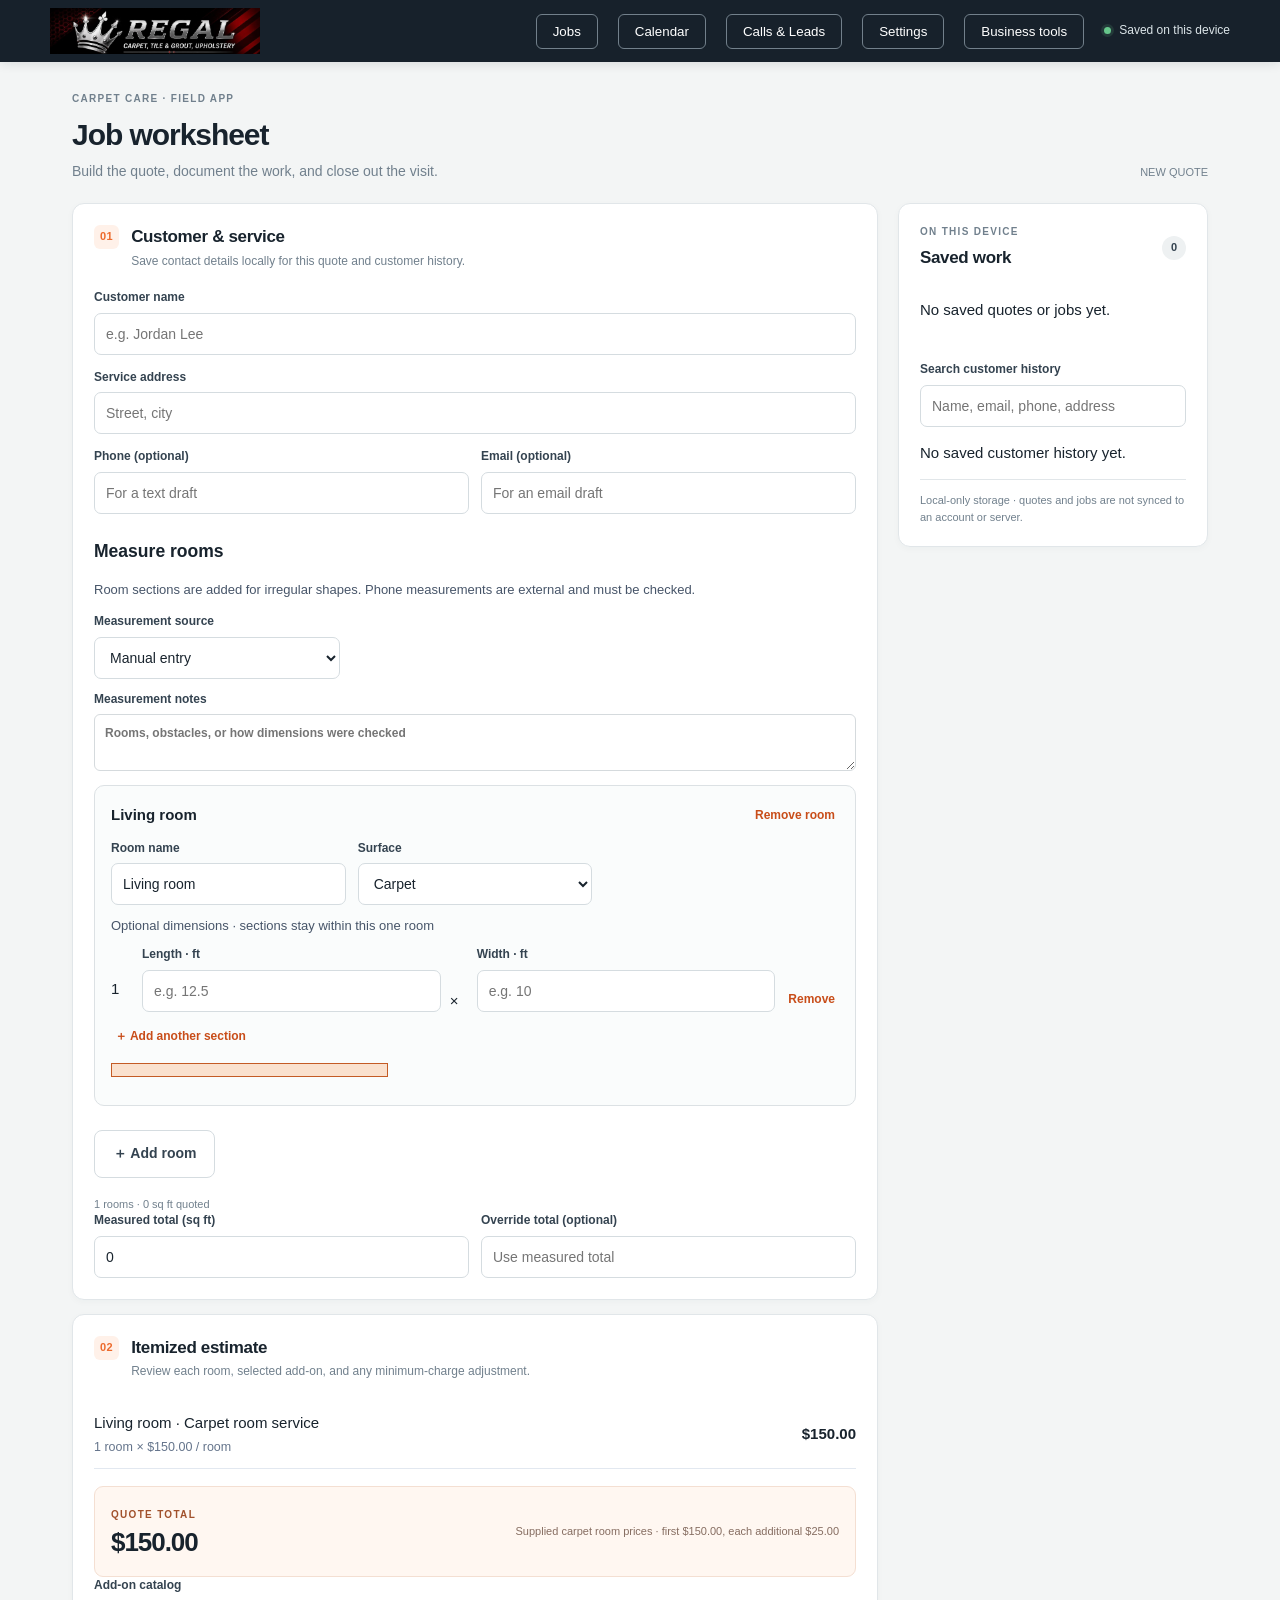
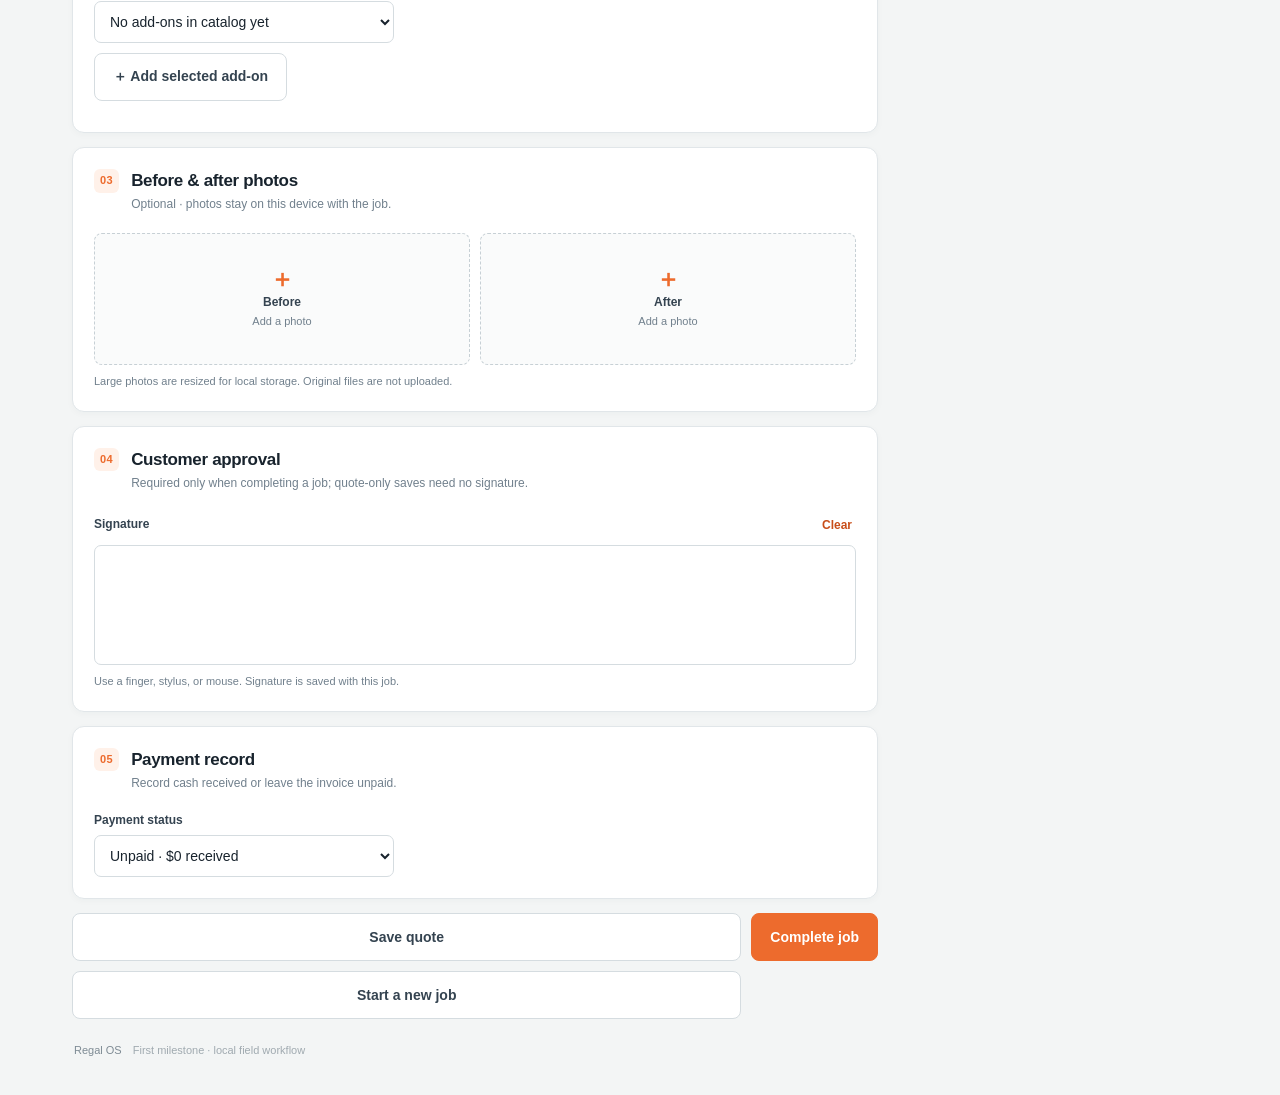
==== commit 829de784: "Add reviewed backups, property profiles, follow-ups and dashboard" ====
--- a/index.html
+++ b/index.html
@@ -11,7 +11,7 @@
 <body>
   <header class="topbar">
     <a class="brand" href="#top" aria-label="Regal OS home"><span class="regal-logo regal-logo-app" role="img" aria-label="Regal Carpet Cleaning logo"></span></a>
-    <nav class="topbar-actions" aria-label="Main navigation"><button id="open-work" class="settings-open" type="button">Jobs</button><button id="open-calendar" class="settings-open" type="button">Calendar</button><button id="open-calls" class="settings-open" type="button">Calls &amp; Leads <span id="calls-due-badge" hidden></span></button><button id="open-settings" class="settings-open" type="button">Settings</button><div class="offline"><i></i> Saved on this device</div></nav>
+    <nav class="topbar-actions" aria-label="Main navigation"><button id="open-work" class="settings-open" type="button">Jobs</button><button id="open-calendar" class="settings-open" type="button">Calendar</button><button id="open-calls" class="settings-open" type="button">Calls &amp; Leads <span id="calls-due-badge" hidden></span></button><button id="open-settings" class="settings-open" type="button">Settings</button><button id="open-tools" class="settings-open" type="button">Business tools</button><div class="offline"><i></i> Saved on this device</div></nav>
   </header>
   <main id="top">
     <section class="intro"><div><p class="eyebrow">CARPET CARE · FIELD APP</p><h1>Job worksheet</h1><p class="muted">Build the quote, document the work, and close out the visit.</p></div><span id="job-id" class="job-id"></span></section>
@@ -54,6 +54,7 @@
     </div>
     <footer>Regal OS <span>First milestone · local field workflow</span></footer>
   </main>
+  <main id="tools-page" class="settings-page" hidden><section class="intro"><div><p class="eyebrow">REGAL BUSINESS</p><h1>Business tools</h1><p class="muted">Review your business, save property notes, and protect your records.</p></div></section><nav class="tools-tabs" aria-label="Business tools"><button data-tool="dashboard">Dashboard</button><button data-tool="properties">Properties & follow-ups</button><button data-tool="backup">Backup & restore</button><button data-tool="connections">Connections</button></nav><section id="dashboard-host" class="tool-host"></section><section id="properties-host" class="tool-host" hidden></section><section id="backup-host" class="tool-host" hidden></section><section id="connections-host" class="tool-host" hidden><h2>Connected services</h2><p>Shared records, sign-in and secure customer approval links need a connected database. They are not active yet.</p><p>Automatic distance and drive-time estimates need a mapping service. Use Calendar's manual estimates and Apple Maps directions for now.</p></section></main>
   <main id="calendar-page" class="settings-page" hidden>
     <section class="intro"><div><p class="eyebrow">REGAL SCHEDULE</p><h1>Appointments</h1><p class="muted">Book a visit, assign a technician, and keep the day organized.</p></div></section>
     <div id="calendar-host"></div>
@@ -110,6 +111,10 @@
   <script src="calendar.js"></script>
   <script src="app.js"></script>
   <script src="mobile.js"></script>
+  <script src="properties.js"></script>
+  <script src="dashboard.js"></script>
+  <script src="backup.js"></script>
+  <script src="business-tools.js"></script>
 </body>
 </html>
 
--- a/index.css
+++ b/index.css
@@ -197,3 +197,5 @@
 .calendar-layout{max-width:1200px;margin:auto}.calendar-timezone{color:#64748b;max-width:850px;line-height:1.5}.calendar-main{display:grid;grid-template-columns:1.25fr 1fr;gap:24px;align-items:start}.calendar-month,.calendar-agenda,.calendar-form{background:white;border:1px solid #dbe3ed;border-radius:16px;padding:20px}.calendar-toolbar{display:flex;align-items:center;gap:8px;flex-wrap:wrap;margin-bottom:16px}.calendar-toolbar h3{flex:1;text-align:center;margin:0}.calendar-toolbar button,.calendar-actions button,.appointment-card button,.calendar-inline-confirm button,.calendar-conflict-confirm button{padding:10px 14px;border:1px solid #cbd5e1;border-radius:8px;cursor:pointer}.calendar-grid{display:grid;grid-template-columns:repeat(7,minmax(0,1fr));gap:4px}.calendar-weekday{text-align:center;font-size:12px;font-weight:700;color:#64748b;padding:8px 0}.calendar-day{min-height:74px;padding:8px 4px;background:#f8fafc;border:1px solid #e2e8f0;border-radius:8px;text-align:left;cursor:pointer;min-width:0}.calendar-day.selected{background:#e9eaff;border:2px solid #5145a0}.calendar-day.today .calendar-day-number{font-weight:800;color:#5145a0}.calendar-day.outside-month{opacity:.45}.calendar-day-count{display:block;font-size:10px;line-height:1.2;margin-top:8px;color:#5145a0;overflow-wrap:anywhere}.calendar-agenda{grid-column:1}.calendar-form{grid-column:2;grid-row:1 / span 2;display:grid;grid-template-columns:1fr 1fr;gap:14px}.calendar-form h3,.calendar-form .calendar-notes,.calendar-actions,.calendar-message,.calendar-inline-confirm,.calendar-conflict-confirm{grid-column:1 / -1}.calendar-field{display:flex;flex-direction:column;gap:6px;font-size:13px;font-weight:600;min-width:0}.calendar-field input,.calendar-field select,.calendar-field textarea{width:100%;box-sizing:border-box;padding:11px;border:1px solid #cbd5e1;border-radius:8px;font:inherit;background:#fff;min-width:0}.calendar-actions{display:flex;gap:8px;flex-wrap:wrap}.calendar-message{margin:0;color:#5145a0}.calendar-inline-confirm,.calendar-conflict-confirm{background:#fff4d8;border:1px solid #e8c66a;padding:14px;border-radius:10px}.appointment-card{padding:16px 0;border-bottom:1px solid #e2e8f0}.appointment-card h4{margin:0 0 8px}.appointment-card p{margin:6px 0;overflow-wrap:anywhere}.appointment-time{font-weight:700;color:#5145a0}.appointment-card button{margin:8px 6px 0 0}.calendar-empty{color:#64748b}@media(max-width:800px){.calendar-main{grid-template-columns:1fr}.calendar-form{grid-column:1;grid-row:auto}.calendar-agenda{grid-row:2}.calendar-day{min-height:60px}.calendar-month,.calendar-agenda,.calendar-form{padding:14px}.calendar-toolbar h3{order:-1;flex-basis:100%;margin-bottom:8px}}@media(max-width:400px){.calendar-form{grid-template-columns:1fr}.calendar-day-count{font-size:9px}.topbar-actions{flex-wrap:wrap;gap:6px}}
 .calendar-scheduling-settings{padding:18px;margin:20px 0;background:#fff;border:1px solid #dbe3ed;border-radius:12px}.calendar-scheduling-settings summary{cursor:pointer;font-weight:700}.calendar-scheduling-settings p{line-height:1.5;color:#64748b}.calendar-settings-fields{display:grid;grid-template-columns:repeat(3,minmax(0,1fr));gap:14px;margin:16px 0}.calendar-scheduling-settings button,.calendar-estimate-actions button{padding:10px 14px;border:1px solid #cbd5e1;border-radius:8px;cursor:pointer}.calendar-estimate-actions,.calendar-estimate-message{grid-column:1 / -1}.calendar-estimate-actions{display:flex;gap:8px;flex-wrap:wrap}.calendar-estimate-message{margin:0;line-height:1.5;color:#475569}.calendar-travel-warning{background:#fff4d8;padding:10px;border-radius:8px;color:#714c00}.calendar-travel-note,.calendar-manual-travel{font-size:13px;color:#64748b}.appointment-card a{display:inline-block;margin:8px 12px 8px 0;color:#234f83;font-weight:700;overflow-wrap:anywhere}@media(max-width:700px){.calendar-settings-fields{grid-template-columns:1fr}}
 @media(max-width:700px){.topbar{height:auto;min-height:62px;padding-top:8px;padding-bottom:8px;row-gap:8px;flex-wrap:wrap}.topbar-actions{flex-wrap:wrap;width:100%;gap:6px}}
+.tools-tabs{display:flex;gap:8px;flex-wrap:wrap;margin:18px 0}.tools-tabs button,.tool-host button{padding:12px 16px;border:1px solid #cbd5e1;border-radius:8px;cursor:pointer;background:#fff;color:#17212b;font:inherit}.tools-tabs button[aria-pressed=true]{background:#17212b;color:white}.tool-host{padding:22px;background:white;border:1px solid #dbe3ed;border-radius:14px;overflow-wrap:anywhere}.tool-host input,.tool-host select,.tool-host textarea{padding:11px;border:1px solid #cbd5e1;border-radius:8px;font:inherit;max-width:100%;box-sizing:border-box}.tool-host label{display:flex;flex-direction:column;gap:6px;margin:12px 0}.tool-host form{display:grid;gap:10px}.tool-host button{margin:6px 5px 6px 0}.tool-host p{line-height:1.5}.tool-host article{padding:16px 0;border-bottom:1px solid #e2e8f0}.tool-host h2{margin-top:0}.tool-host table{width:100%;border-collapse:collapse}.tool-host td,.tool-host th{padding:10px;text-align:left;border-bottom:1px solid #e2e8f0}body.mobile-mode #tools-page{max-width:480px;margin:auto;padding:16px 16px 100px}body.mobile-mode .tools-tabs{display:grid;grid-template-columns:1fr 1fr}body.mobile-mode .tool-host{padding:16px}body.mobile-mode .tool-host input,body.mobile-mode .tool-host select,body.mobile-mode .tool-host textarea{width:100%;font-size:16px}
+.dashboard-metrics{display:grid;grid-template-columns:repeat(4,minmax(0,1fr));gap:12px}.dashboard-metric{background:#f7f9fa;padding:16px!important;border:1px solid #e2e8f0;border-radius:10px}.dashboard-metric h3{font-size:14px}.dashboard-metric p{font-size:22px;font-weight:750}.dashboard-filters{display:flex;gap:16px}.property-form{grid-template-columns:1fr 1fr}.property-form h3,.property-actions,.property-message{grid-column:1 / -1}.property-reminder-draft{width:100%;min-height:110px}.property-matches{display:grid;grid-template-columns:1fr 1fr;gap:12px}@media(max-width:700px){.dashboard-metrics{grid-template-columns:1fr 1fr}.dashboard-filters,.property-form{display:grid;grid-template-columns:1fr}.property-matches{grid-template-columns:1fr}.dashboard-metric p{font-size:18px}}
--- a/mobile.css
+++ b/mobile.css
@@ -11,3 +11,4 @@
 @media(max-width:370px){.mobile-today-summary{grid-template-columns:1fr}.mobile-summary-card{min-height:44px}body.mobile-mode #top .section-dimensions{grid-template-columns:1fr 1fr}.mobile-quote-actions[data-step="2"]{grid-template-columns:1fr 1fr}}
 body.mobile-mode .mobile-real-logo{display:block;width:145px;height:36px;background-size:cover;background-position:center 18%;}body.mobile-mode .mobile-brand{min-width:0}
 body.mobile-mode .mobile-real-logo{background-size:100% auto;background-position:center top}
+body.mobile-mode .mobile-more > button{position:absolute;right:0;display:block;width:210px;height:auto;min-height:44px;padding:12px;background:#fff;color:#17212b;border:1px solid #cbd5e1;border-radius:8px;text-align:left;font:14px system-ui;z-index:70}body.mobile-mode .mobile-more > #open-calls{top:40px}body.mobile-mode .mobile-more > #open-settings{top:90px}body.mobile-mode .mobile-more > #open-tools{top:140px}
